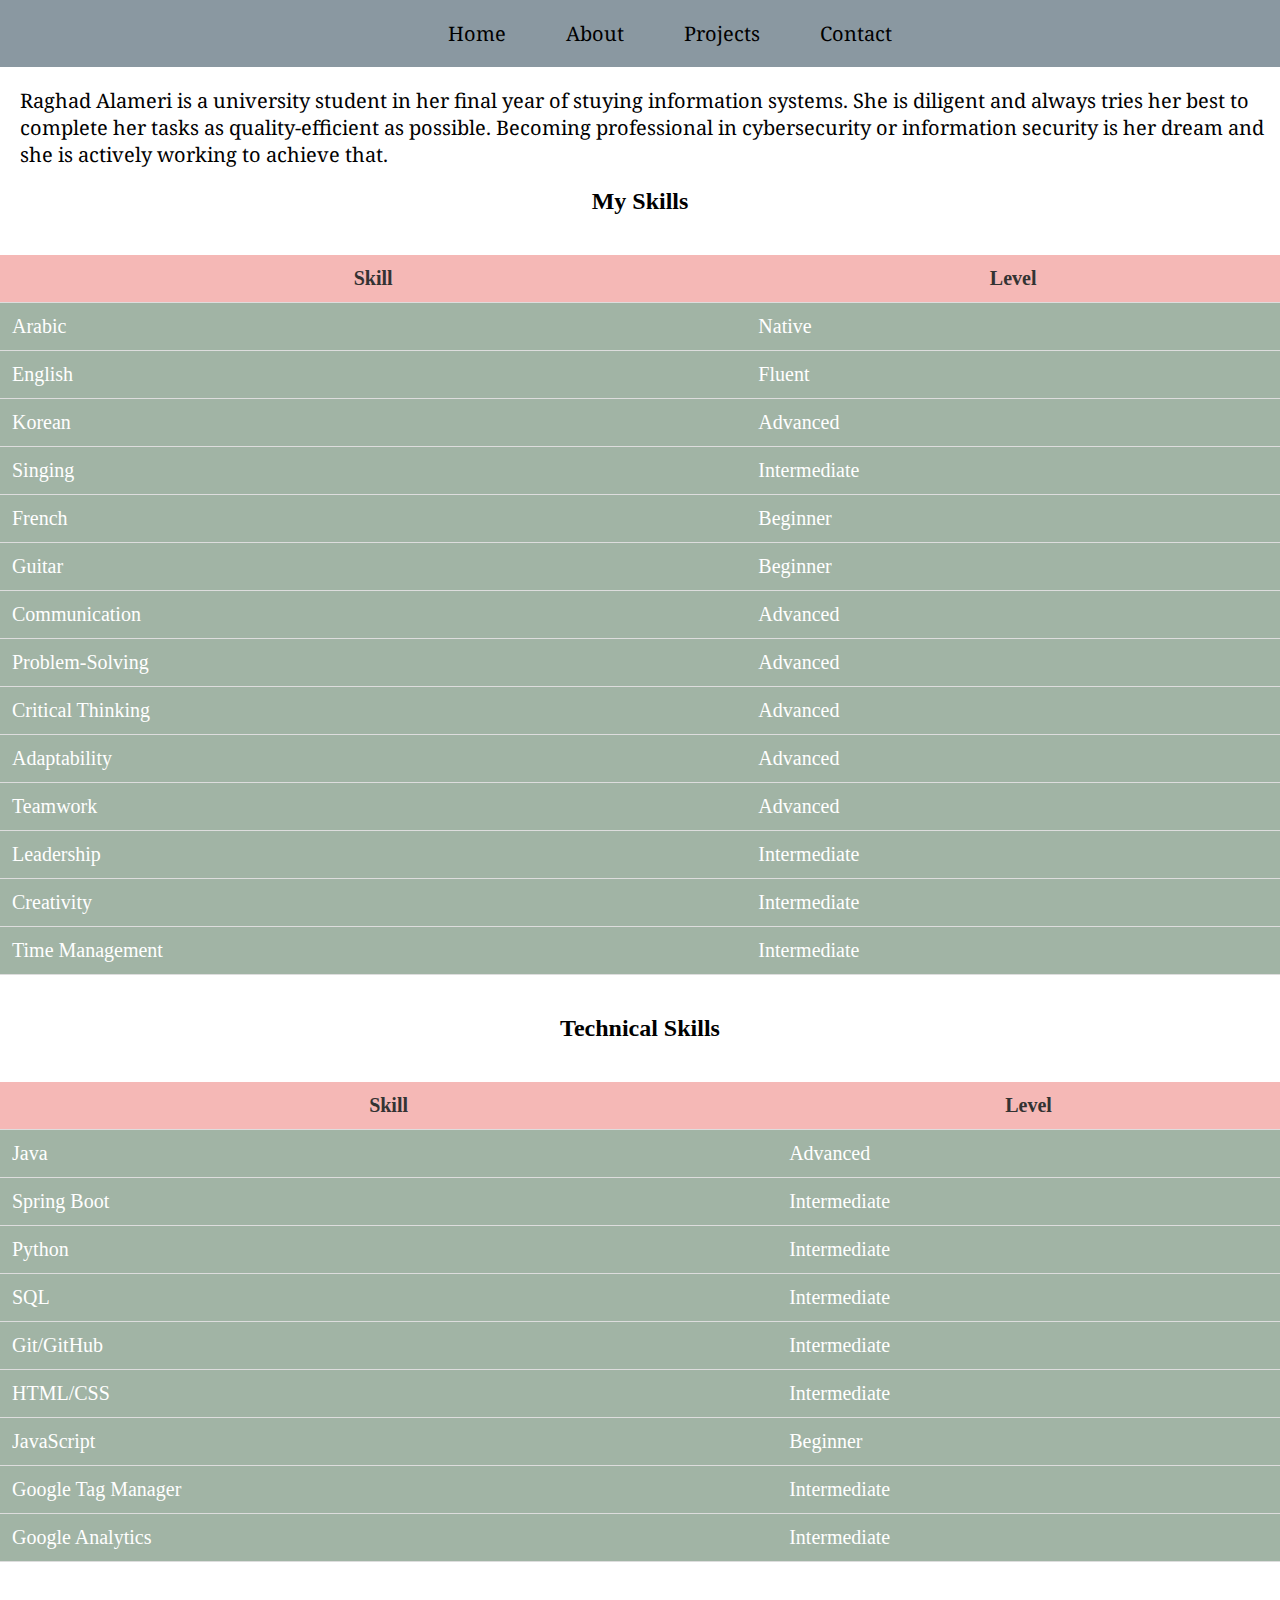
==== about.html @ 3b927c95 "first draft" ====
<!DOCTYPE html>
<html lang="en">
<head>
    <meta charset="UTF-8">
    <meta name="viewport" content="width=device-width, initial-scale=1.0">
    <title>About Me</title>
    <link rel="stylesheet" href="style.css">
    <!-- fonts -->
    <link href="https://fonts.googleapis.com/css2?family=Noto+Serif:ital,wght@0,100..900;1,100..900&display=swap" rel="stylesheet">
</head>
<body>    
    <nav>
        <ul class="font-noto-serif">
          <li><a href="index.html">Home</a></li>
          <li><a href="about.html">About</a></li>
          <li><a href="projects.html">Projects</a></li>
          <li><a href="contact.html">Contact</a></li>
        </ul>
      </nav>

      <p class="bio">Raghad Alameri is a university student in her final year of stuying information systems. She is diligent and always tries her best to complete her tasks as quality-efficient as possible. Becoming professional in cybersecurity or information security is her dream and she is actively working to achieve that.</p>

<!-- Table 1: My Skills -->
<h2 class="skills-title">My Skills</h2>
<table class="skills-table">
  <thead>
    <tr>
      <th>Skill</th>
      <th>Level</th>
    </tr>
  </thead>
  <tbody>
    <tr>
      <td>Arabic</td>
      <td>Native</td>
    </tr>
    <tr>
      <td>English</td>
      <td>Fluent</td>
    </tr>
    <tr>
      <td>Korean</td>
      <td>Advanced</td>
    </tr>
    <tr>
      <td>Singing</td>
      <td>Intermediate</td>
    </tr>
    <tr>
      <td>French</td>
      <td>Beginner</td>
    </tr>
    <tr>
      <td>Guitar</td>
      <td>Beginner</td>
    </tr>
    <tr>
      <td>Communication</td>
      <td>Advanced</td>
    </tr>
    <tr>
      <td>Problem-Solving</td>
      <td>Advanced</td>
    </tr>
    <tr>
      <td>Critical Thinking</td>
      <td>Advanced</td>
    </tr>
    <tr>
      <td>Adaptability</td>
      <td>Advanced</td>
    </tr>
    <tr>
      <td>Teamwork</td>
      <td>Advanced</td>
    </tr>
    <tr>
      <td>Leadership</td>
      <td>Intermediate</td>
    </tr>
    <tr>
      <td>Creativity</td>
      <td>Intermediate</td>
    </tr>
    <tr>
      <td>Time Management</td>
      <td>Intermediate</td>
    </tr>
  </tbody>
</table>

<!-- Table 2: Technical Skills -->
<h2 class="skills-title">Technical Skills</h2>
<table class="skills-table">
  <thead>
    <tr>
      <th>Skill</th>
      <th>Level</th>
    </tr>
  </thead>
  <tbody>
    <tr>
      <td>Java</td>
      <td>Advanced</td>
    </tr>
    <tr>
      <td>Spring Boot</td>
      <td>Intermediate</td>
    </tr>
    <tr>
      <td>Python</td>
      <td>Intermediate</td>
    </tr>
    <tr>
      <td>SQL</td>
      <td>Intermediate</td>
    </tr>
    <tr>
      <td>Git/GitHub</td>
      <td>Intermediate</td>
    </tr>
    <tr>
      <td>HTML/CSS</td>
      <td>Intermediate</td>
    </tr>
    <tr>
      <td>JavaScript</td>
      <td>Beginner</td>
    </tr>
    <tr>
      <td>Google Tag Manager</td>
      <td>Intermediate</td>
    </tr>
    <tr>
      <td>Google Analytics</td>
      <td>Intermediate</td>
    </tr>

  </tbody>
</table>

</body>
</html>
---- style.css ----
* {
  margin: 0;
  padding: 0;
  box-sizing: border-box;
}

.title {
  position: absolute; 
  top: 12%;
  left: 50%; 
  transform: translate(-50%, -50%); 
  color: white; 
  font-size: 2rem; 
  text-shadow: 2px 2px 4px rgba(0, 0, 0, 0.5);
  font-weight: bold; 
  font-family: "Inria Sans", sans-serif;
  font-weight: 500;
  border-right: 2px solid white; 
  white-space: nowrap; 
  overflow: hidden; 
  animation: typing 4s steps(30, end) forwards, blink-caret 0.60s step-end infinite; 
}

@keyframes typing {
  from {
    width: 0;
  }
  to {
    width: 33%; 
  }
}

@keyframes blink-caret {
  0%, 100% {
    border-color: transparent;
  }
  50% {
    border-color: black; 
  }
}

@keyframes hide-cursor {
  to {
    border-color: transparent;
  }
}

.image-container {
  display: flex;
  justify-content: center;
  align-items: center;
}

.image-container img {
  width: 100%;
}

.body-index {
  position: relative;
  display: flex;
  flex-direction: column;  
}

@keyframes fadeInUp {
  0% {
    opacity: 0;
    transform: translateY(15px); 
  }
  100% {
    opacity: 1;
    transform: translateY(0); 
  }
}

.fade-in-bottom-line-1 {
  position: absolute;
  animation: fadeInUp 0.5s ease-out forwards;
  animation-delay: 0.5s;
  opacity: 0; 
  top: 16%;
  left: 15%; 
  font-family: "Nanum Gothic", sans-serif;
  font-weight: 400;
  font-size: 20px;
}

.fade-in-bottom-line-2 {
  position: absolute;
  animation: fadeInUp 0.8s ease-out forwards;
  animation-delay: 1s;
  opacity: 0; 
  top: 19%;
  left: 30%; 
  font-family: "Nanum Gothic", sans-serif;
  font-weight: 400;
  font-size: 20px;
}

@keyframes enterFromLeft {
  from { transform: translateX(-100%); opacity: 0; }
  to { transform: translateX(0); opacity: 1; }
}

.white-box {
  position: absolute;
  animation: enterFromLeft 0.7s ease;
  border: 42px solid rgba(255, 255, 255, 0.7);
  width: 100vw;
  top: 15%;
}

.bio {
  padding-top: 20px;
  padding-bottom: 20px;
  padding-left: 20px;
  font-size: 20px;
  font-family: "Noto Serif", serif;
}

  nav {
    background-color: #8a98a1;
    padding: 20px 0;
  }
  
  nav ul {
    list-style: none; /* removes bullet points */
    display: flex;
    justify-content: center;
  }
  
  nav ul li {
    margin-top: 0;
    margin-left: 60px;
    font-family: "Noto Serif", serif;
    font-optical-sizing: auto;
    font-weight: 400;
  }
  
  nav ul li a {
    color: black;
    text-decoration: none;
    font-size: 20px;
    position: relative;
    padding: 5px 0;
  }
  
  nav ul li a::after {
    content: '';
    position: absolute;
    left: 50%;
    bottom: 0;
    width: 0;
    height: 2px;
    background-color: #F5B8B6;
    transition: width 0.3s ease, left 0.3s ease;
  }
  
  nav ul li a:hover::after {
    width: 100%;
    left: 0;
  }

  .container {
    display: flex;
    justify-content: center;
    align-items: center;
    position: relative;
    background-image: radial-gradient(#A56266, #F5B8B6);
    height: 100vh;
  }

  .contact-card {
    display: flex;
    align-items: start;
    flex-direction: column;
    padding-left: 5%;
    background: rgba(255, 255, 255, 0.8);
    height: 600px;
    width:  1000px;
    box-shadow: 0 0 15px 3px rgb(83, 82, 82);
  }

  .contact-header {
    padding-left: 2%;
    font-size: 20px;
    color: #385752;
    font-family: "Rokkitt", serif;
    display: flex;
    flex-direction: column;
    justify-content: space-evenly;
    margin-top: 20px;
  }

  .contact-header hr {
    margin-top: 5px;
    border-top: 3px dotted;
  }

  .contact-left {
    display: flex;
    position: relative;
  }

  .contact-form {
    margin-top:8%;
    display: flex;
    flex-direction: column;
    align-items: center;    
    gap: 25px; 
    background: #385752;
    padding-top: 8%;
    height: 450px;
    width: 400px;
    border-radius: 20px;
  }

.contact-form input[type="text"], .contact-form input[type="email"], .contact-form textarea {
  font-family: "Ubuntu", sans-serif;
  width: 80%;
  padding: 10px;
  border: 1px solid #ccc;
  border-radius: 15px; 
  font-size: 16px;
  box-sizing: border-box; 
}


.contact-form button {
  font-family: "Karla", sans-serif;
  width: 80%;
  padding: 10px 15px;
  border: none;
  background-color: #A1B4A5;
  color: black;
  border-radius: 20px; /* Rounded button */
  cursor: pointer;
  font-size: 16px;
}

.skills-title {
text-align: center;
}

.skills-table {
  width: 100%;
  border-collapse: collapse;
  margin: 40px 0;
  font-size: 20px;
}

.skills-table th, .skills-table td {
  padding: 12px;
  border-bottom: 1px solid #ddd;
}

.skills-table th {
  background-color: #F5B8B6  ;
  color: #333;
}

.skills-table tr:hover {
  background-color: #f5f5f5;
}

.skills-table td {
  color: white;
  background-color: #A1B4A5;
}


  footer {
    background-color: #4D8FC3;
    color: white;
    text-align: center;
    padding: 10px;
    position: relative; 
  }
  
  .gallery-container {
    display: flex;
    justify-content: center;
    align-items: center;
    padding-top: 20%;
    height: 50vh;
    margin: 0;  
  }

  .grid-image {
    display: grid;
    grid-template-columns: repeat(3, 1fr);
    gap: 10px;
  }

  .grid-image img {
    width: 300px; /* Adjust as needed */
    height: 300px;
    object-fit: cover;  
  }
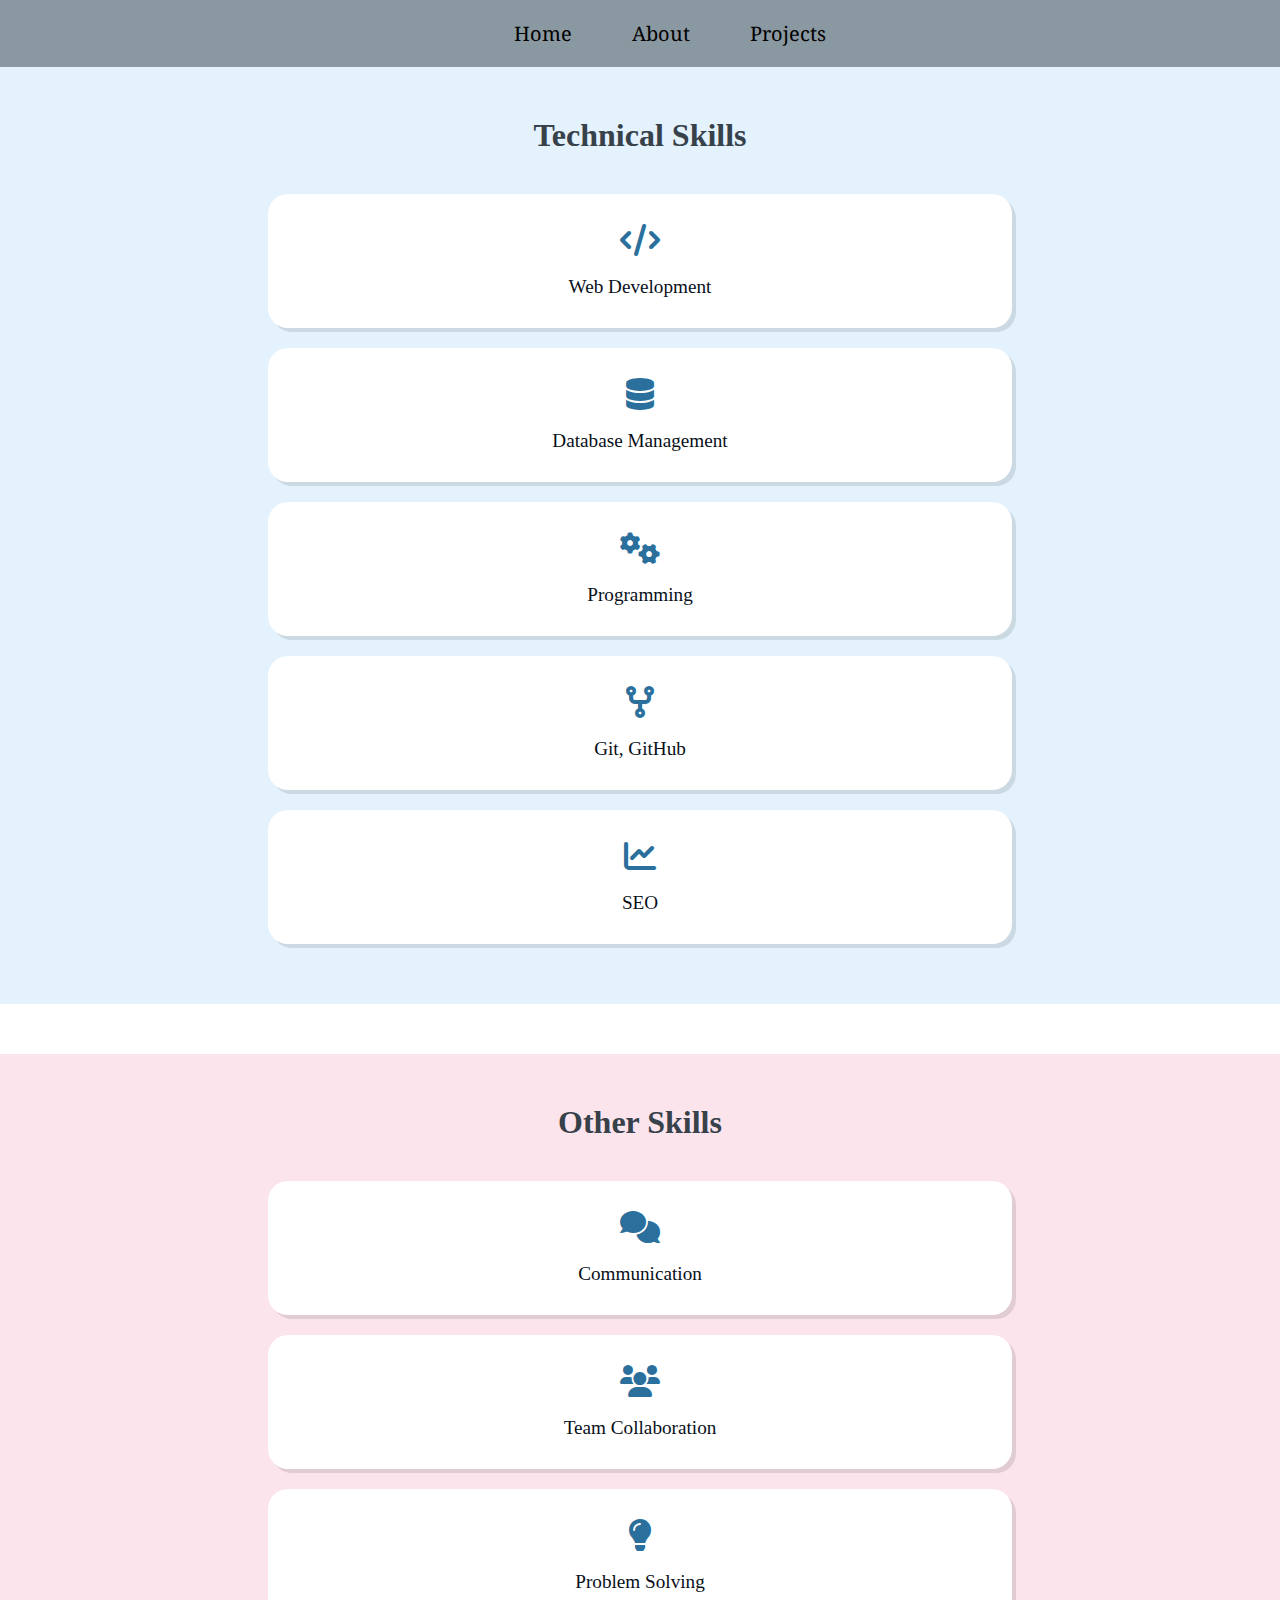
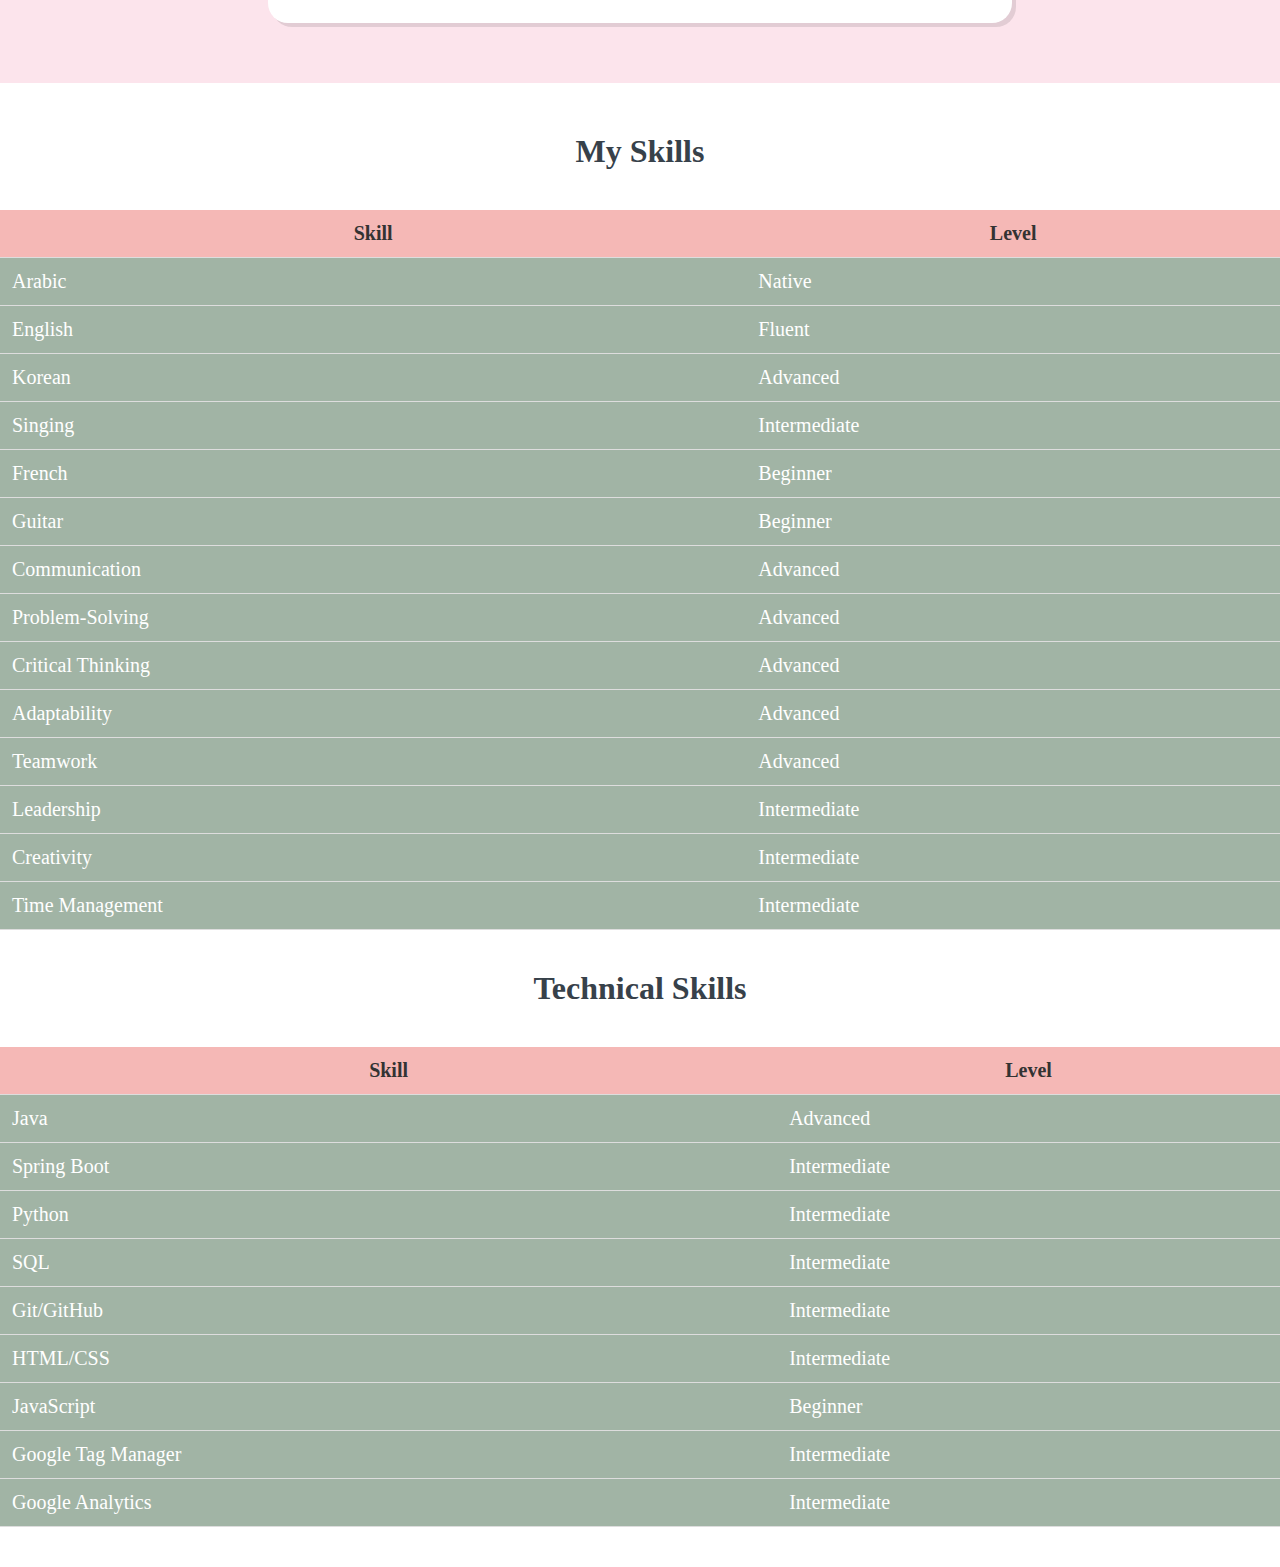
==== commit 8184320e: "homepage edits, remove contact from nav" ====
--- a/about.html
+++ b/about.html
@@ -7,20 +7,74 @@
     <link rel="stylesheet" href="style.css">
     <!-- fonts -->
     <link href="https://fonts.googleapis.com/css2?family=Noto+Serif:ital,wght@0,100..900;1,100..900&display=swap" rel="stylesheet">
+    <link rel="stylesheet" href="https://cdnjs.cloudflare.com/ajax/libs/font-awesome/6.0.0-beta3/css/all.min.css">
+
 </head>
 <body>    
     <nav>
-        <ul class="font-noto-serif">
+        <ul>
           <li><a href="index.html">Home</a></li>
           <li><a href="about.html">About</a></li>
           <li><a href="projects.html">Projects</a></li>
-          <li><a href="contact.html">Contact</a></li>
         </ul>
       </nav>
 
-      <p class="bio">Raghad Alameri is a university student in her final year of stuying information systems. She is diligent and always tries her best to complete her tasks as quality-efficient as possible. Becoming professional in cybersecurity or information security is her dream and she is actively working to achieve that.</p>
-
+      <!-- <p class="bio">Raghad Alameri is a university student in her final year of stuying information systems. She is diligent and always tries her best to complete her tasks as quality-efficient as possible. Becoming professional in cybersecurity or information security is her dream and she is actively working to achieve that.</p> -->
+
+
+      <section class="technical-skills">
+        <h2>Technical Skills</h2>
+        <div class="skills-container">
+          <div class="skill-box">
+            <i class="icon fa fa-code"></i>
+            <span>Web Development</span>
+          </div>
+          <div class="skill-box">
+            <i class="icon fa fa-database"></i>
+            <span>Database Management</span>
+          </div>
+          <div class="skill-box">
+            <i class="icon fa fa-cogs"></i>
+            <span>Programming</span>
+          </div>
+          <div class="skill-box">
+            <i class="icon fa fa-code-fork"></i>
+            <span>Git, GitHub</span>
+          </div>
+          <div class="skill-box">
+            <i class="icon fa fa-chart-line"></i>
+            <span>SEO</span>
+          </div>
+          <!-- Add more technical skills as needed -->
+        </div>
+      </section>
+      
+      <section class="other-skills">
+        <h2>Other Skills</h2>
+        <div class="skills-container">
+          <div class="skill-box">
+            <i class="icon fa fa-comments"></i>
+            <span>Communication</span>
+          </div>
+          <div class="skill-box">
+            <i class="icon fa fa-users"></i>
+            <span>Team Collaboration</span>
+          </div>
+          <div class="skill-box">
+            <i class="icon fa fa-lightbulb"></i>
+            <span>Problem Solving</span>
+          </div>
+          
+          <!-- Add more non-technical skills as needed -->
+        </div>
+      </section>
+      
+      
 <!-- Table 1: My Skills -->
+<!-- <section class="skills my-skills">
+
+</section> -->
+
 <h2 class="skills-title">My Skills</h2>
 <table class="skills-table">
   <thead>
@@ -90,7 +144,12 @@
 </table>
 
 <!-- Table 2: Technical Skills -->
+ <!-- <section class="skills technical-skills">
+
+ </section> -->
+
 <h2 class="skills-title">Technical Skills</h2>
+
 <table class="skills-table">
   <thead>
     <tr>
--- a/style.css
+++ b/style.css
@@ -78,7 +78,7 @@
   animation: fadeInUp 0.5s ease-out forwards;
   animation-delay: 0.5s;
   opacity: 0; 
-  top: 16%;
+  top: 20%;
   left: 15%; 
   font-family: "Nanum Gothic", sans-serif;
   font-weight: 400;
@@ -90,7 +90,7 @@
   animation: fadeInUp 0.8s ease-out forwards;
   animation-delay: 1s;
   opacity: 0; 
-  top: 19%;
+  top: 23%;
   left: 30%; 
   font-family: "Nanum Gothic", sans-serif;
   font-weight: 400;
@@ -107,7 +107,56 @@
   animation: enterFromLeft 0.7s ease;
   border: 42px solid rgba(255, 255, 255, 0.7);
   width: 100vw;
-  top: 15%;
+  top: 19%;
+}
+
+.extra-buttons {
+  display: flex;
+  flex-direction: row;
+}
+
+.download-resume {
+  position: absolute;
+  margin-top: 20px;
+  padding: 15px;
+  background-color: rgba(255, 255, 255, 0.4);
+  color: black;
+  text-align: center;
+  text-decoration: none;
+  font-family: "Quicksand", sans-serif;
+  font-weight: 500;
+  font-size: 20px;
+  display: flex;
+  border-radius: 13px;
+  border:2px solid #385752;
+  top: 30%;
+  left: 52%;
+}
+.download-resume:hover {
+  background-color: rgba(0, 0, 0, 0.4);
+  color: white;
+}
+
+.contact {
+  position: absolute;
+  margin-top: 20px;
+  padding: 15px;
+  background-color: rgba(255, 255, 255, 0.4);
+  color: black;
+  text-align: center;
+  text-decoration: none;
+  font-family: "Quicksand", sans-serif;
+  font-weight: 500;
+  font-size: 20px;
+  display: flex;
+  border-radius: 13px;
+  border:2px solid #385752;
+  top: 30%;
+  left: 37%;
+}
+.contact:hover {
+  background-color: rgba(0, 0, 0, 0.4);
+  color: white;
 }
 
 .bio {
@@ -224,7 +273,6 @@
   font-size: 16px;
   box-sizing: border-box; 
 }
-
 
 .contact-form button {
   font-family: "Karla", sans-serif;
@@ -238,6 +286,64 @@
   font-size: 16px;
 }
 
+section {
+  padding: 50px 20px;
+  background-color: #f4f4f4;
+  margin-bottom: 50px;
+}
+
+h2 {
+  text-align: center;
+  margin-bottom: 30px;
+  font-size: 2rem;
+  color: #37414a;
+}
+
+.skills-container {
+  display: flex;
+  justify-content: space-around;
+  flex-wrap: wrap;
+}
+
+.skill-box {
+  background-color: #fff;
+  border-radius: 20px;
+  box-shadow: 4px 4px rgba(0, 0, 0, 0.1);
+  padding: 30px;
+  margin: 10px;
+  flex-basis: 60%;
+  text-align: center;
+  transition: transform 0.3s ease;
+}
+
+.skill-box:hover {
+  transform: scale(1.05);
+  box-shadow: 0 4px 8px rgba(0, 0, 0, 0.1);
+}
+
+.skill-box i.icon {
+  font-size: 2rem;
+  color: #2b6f9c;
+  margin-bottom: 10px;
+}
+
+.skill-box span {
+  display: block;
+  margin-top: 10px;
+  font-size: 1.2rem;
+  color: #080f19;
+}
+
+/* Different background colors for each section */
+.technical-skills {
+  background-color: #e3f2fd; /* Light blue for technical skills */
+}
+
+.other-skills {
+  background-color: #fce4ec; /* Light pink for other skills */
+}
+
+
 .skills-title {
 text-align: center;
 }
